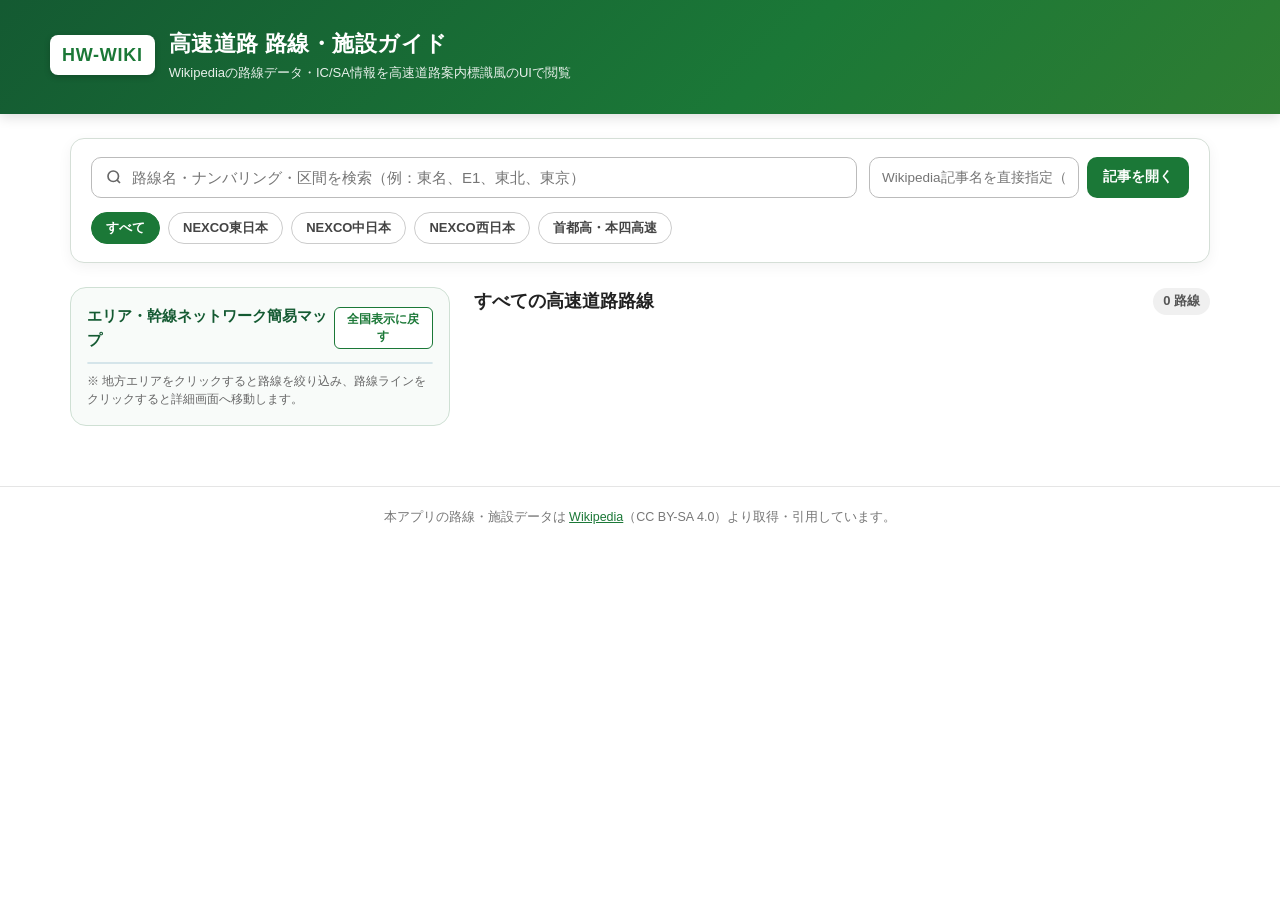
==== index.html @ cc66501d "Rename highway-wiki-app_index.html to index.html" ====
<!DOCTYPE html>
<html lang="ja">
<head>
  <meta charset="UTF-8" />
  <meta name="viewport" content="width=device-width, initial-scale=1.0" />
  <title>高速道路Wikipediaガイド - 路線を選ぶ</title>
  <link rel="stylesheet" href="css/common.css" />
  <link rel="stylesheet" href="css/badges.css" />
  <link rel="stylesheet" href="css/pages.css" />
</head>
<body data-page="index">
  <header class="top-header">
    <div class="top-header-inner">
      <div class="top-brand">
        <div class="top-brand-sign">HW-WIKI</div>
        <div>
          <h1>高速道路 路線・施設ガイド</h1>
          <p>Wikipediaの路線データ・IC/SA情報を高速道路案内標識風のUIで閲覧</p>
        </div>
      </div>
    </div>
  </header>

  <main class="top-container">
    <!-- 検索・カスタムWikipedia呼び出しパネル -->
    <section class="search-panel" aria-label="路線検索">
      <div class="search-row">
        <div class="search-input-wrap">
          <svg viewBox="0 0 24 24" fill="none" stroke="currentColor" stroke-width="2.2">
            <circle cx="11" cy="11" r="7"></circle>
            <line x1="20" y1="20" x2="16.2" y2="16.2"></line>
          </svg>
          <input
            type="text"
            id="routeSearchInput"
            class="search-input"
            placeholder="路線名・ナンバリング・区間を検索（例：東名、E1、東北、東京）"
          />
        </div>

        <form id="directWikiForm" class="direct-wiki-form">
          <input
            type="text"
            id="directWikiInput"
            class="direct-wiki-input"
            placeholder="Wikipedia記事名を直接指定（例：新湘南バイパス）"
          />
          <button type="submit" class="direct-wiki-btn">記事を開く</button>
        </form>
      </div>

      <div class="filter-pills" id="operatorFilters">
        <button type="button" class="filter-pill active" data-operator="all">すべて</button>
        <button type="button" class="filter-pill" data-operator="NEXCO東日本">NEXCO東日本</button>
        <button type="button" class="filter-pill" data-operator="NEXCO中日本">NEXCO中日本</button>
        <button type="button" class="filter-pill" data-operator="NEXCO西日本">NEXCO西日本</button>
        <button type="button" class="filter-pill" data-operator="urban">首都高・本四高速</button>
      </div>
    </section>

    <!-- 簡易マップ ＋ 路線カード一覧 -->
    <div class="top-main-grid">
      <!-- 左：日本列島・高速道路ネットワーク簡易マップ -->
      <aside class="map-card">
        <div class="map-card-header">
          <span class="map-card-title">エリア・幹線ネットワーク簡易マップ</span>
          <button type="button" id="resetRegionBtn" class="map-reset-btn">全国表示に戻す</button>
        </div>
        <div class="japan-map-wrap" id="japanMapWrap">
          <!-- renderer.js によりインタラクティブSVGマップを描画 -->
        </div>
        <p style="font-size: 11.5px; color: #666; margin-top: 8px;">
          ※ 地方エリアをクリックすると路線を絞り込み、路線ラインをクリックすると詳細画面へ移動します。
        </p>
      </aside>

      <!-- 右：路線カード一覧 -->
      <section>
        <div class="routes-section-header">
          <h2 class="routes-section-title" id="routesListHeading">すべての高速道路路線</h2>
          <span class="routes-count-badge" id="routesCountBadge">0 路線</span>
        </div>
        <div class="routes-grid" id="routesGrid">
          <!-- app.js により路線カードを生成 -->
        </div>
      </section>
    </div>
  </main>

  <footer style="text-align: center; padding: 20px; font-size: 12.5px; color: #777; border-top: 1px solid #e5e5e5;">
    本アプリの路線・施設データは <a href="https://ja.wikipedia.org/" target="_blank" rel="noopener noreferrer" style="text-decoration: underline; color: #1b7837;">Wikipedia</a>（CC BY-SA 4.0）より取得・引用しています。
  </footer>

  <script src="js/api.js"></script>
  <script src="js/parser.js"></script>
  <script src="js/renderer.js"></script>
  <script src="js/app.js"></script>
</body>
</html>
---- css/common.css ----
/* =========================================================
   common.css : 共通レイアウト・カラー・サイドバー・スクロールバー
   ========================================================= */
:root {
  --hw-green: #1b7837;
  --hw-green-dark: #145a32;
  --hw-green-active: #3b7a3c;
  --hw-green-light: #e8f5e9;
  --hw-blue: #0068b7;
  --hw-purple: #8e24aa;
  --hw-purple-text: #7b1fa2;
  --hw-red: #d32f2f;
  --hw-asphalt: #a6a6a6;
  --bg-page: #ffffff;
  --bg-sidebar: #fafafa;
  --border-dark: #333333;
  --border-light: #dcdcdc;
  --text-main: #222222;
  --text-sub: #555555;
  --text-muted: #777777;
  --sidebar-width: 260px;
}

* {
  box-sizing: border-box;
  margin: 0;
  padding: 0;
}

html, body {
  height: 100%;
  font-family: "Hiragino Kaku Gothic ProN", "Hiragino Sans", "Noto Sans JP", "Yu Gothic", Meiryo, sans-serif;
  color: var(--text-main);
  background-color: var(--bg-page);
  line-height: 1.6;
  -webkit-font-smoothing: antialiased;
}

a {
  color: inherit;
  text-decoration: none;
}

/* 2カラムレイアウト（路線画面・施設画面共通） */
.app-layout {
  display: flex;
  min-height: 100vh;
  width: 100%;
}

/* 左サイドバー */
.sidebar {
  width: var(--sidebar-width);
  min-width: var(--sidebar-width);
  background-color: var(--bg-page);
  border-right: 1px solid #cccccc;
  box-shadow: 2px 0 8px rgba(0, 0, 0, 0.04);
  display: flex;
  flex-direction: column;
  justify-content: space-between;
  padding: 24px 18px 20px;
  position: sticky;
  top: 0;
  height: 100vh;
  z-index: 10;
}

.sidebar-top {
  display: flex;
  flex-direction: column;
  gap: 20px;
}

/* 前のページに戻るボタン */
.back-btn {
  display: inline-flex;
  align-items: center;
  gap: 10px;
  font-size: 14px;
  font-weight: 700;
  color: var(--text-main);
  padding: 6px 8px;
  border-radius: 8px;
  transition: background-color 0.15s;
  cursor: pointer;
  background: none;
  border: none;
  text-align: left;
}

.back-btn:hover {
  background-color: #f0f0f0;
}

.back-btn-circle {
  width: 26px;
  height: 26px;
  border-radius: 50%;
  border: 1.8px solid var(--text-main);
  display: inline-flex;
  align-items: center;
  justify-content: center;
  flex-shrink: 0;
}

/* 路線・施設タイトルプレート（白い角丸シャドウカード） */
.title-plate {
  background: #ffffff;
  border-radius: 12px;
  padding: 12px 14px;
  box-shadow: 0 3px 12px rgba(0, 0, 0, 0.14);
  display: flex;
  align-items: center;
  gap: 10px;
}

.route-num-badge {
  background-color: var(--hw-green);
  color: #ffffff;
  font-weight: 800;
  font-size: 14px;
  padding: 3px 8px;
  border-radius: 5px;
  letter-spacing: 0.03em;
  flex-shrink: 0;
  display: inline-flex;
  align-items: center;
  justify-content: center;
  min-width: 34px;
}

.route-num-badge.urban {
  background-color: var(--hw-blue);
}

.title-plate-name {
  font-size: 16px;
  font-weight: 800;
  line-height: 1.3;
  color: var(--text-main);
  word-break: break-word;
}

/* 左サイドバーメニュー */
.sidebar-nav {
  display: flex;
  flex-direction: column;
  gap: 6px;
}

.nav-item {
  display: flex;
  align-items: center;
  padding: 8px 16px;
  border-radius: 999px;
  font-size: 15px;
  font-weight: 700;
  color: #444444;
  cursor: pointer;
  border: none;
  background: transparent;
  text-align: left;
  transition: all 0.15s ease;
}

.nav-item::before {
  content: "・";
  margin-right: 4px;
  font-weight: 900;
}

.nav-item:hover:not(.active) {
  background-color: #f2f2f2;
}

.nav-item.active {
  background-color: var(--hw-green-active);
  color: #ffffff;
  box-shadow: 0 2px 6px rgba(59, 122, 60, 0.25);
}

/* 施設表示設定（オリジナル / 原文 切り替え） */
.display-mode-box {
  margin-top: 8px;
  padding-top: 12px;
  border-top: 1px solid #eeeeee;
}

.display-mode-label {
  font-size: 12px;
  font-weight: 700;
  color: var(--text-sub);
  margin-bottom: 8px;
  padding-left: 4px;
}

.display-mode-buttons {
  display: grid;
  grid-template-columns: 1fr 1fr;
  gap: 8px;
}

.mode-btn {
  padding: 7px 6px;
  border-radius: 8px;
  font-size: 13px;
  font-weight: 700;
  cursor: pointer;
  border: 1.5px solid #888888;
  background-color: #ffffff;
  color: var(--text-main);
  transition: all 0.15s;
}

.mode-btn.active {
  background-color: var(--hw-green-active);
  border-color: var(--hw-green-active);
  color: #ffffff;
}

/* 左下Wikipedia引用クレジット */
.sidebar-footer {
  font-size: 12.5px;
  color: var(--text-muted);
  line-height: 1.5;
  padding-left: 4px;
}

.sidebar-footer a {
  display: inline-block;
  margin-top: 4px;
  color: var(--hw-green);
  text-decoration: underline;
  font-size: 12px;
}

/* 右側メインコンテンツエリア */
.main-content {
  flex: 1;
  padding: 22px 32px 48px;
  overflow-y: auto;
  height: 100vh;
  background-color: #ffffff;
}

/* カスタムスクロールバー（右端の案内バー風） */
.main-content::-webkit-scrollbar {
  width: 14px;
}

.main-content::-webkit-scrollbar-track {
  background: #f5f5f5;
  border-left: 1px solid #e0e0e0;
}

.main-content::-webkit-scrollbar-thumb {
  background-color: #9e9e9e;
  border-radius: 7px;
  border: 3px solid #f5f5f5;
}

.main-content::-webkit-scrollbar-thumb:hover {
  background-color: #757575;
}

/* ローディング・エラー表示 */
.loading-box {
  display: flex;
  flex-direction: column;
  align-items: center;
  justify-content: center;
  padding: 60px 20px;
  color: var(--text-sub);
  gap: 14px;
}

.spinner {
  width: 36px;
  height: 36px;
  border: 4px solid #e0e0e0;
  border-top-color: var(--hw-green);
  border-radius: 50%;
  animation: spin 0.8s linear infinite;
}

@keyframes spin {
  to { transform: rotate(360deg); }
}

.notice-banner {
  background-color: #f4f8f5;
  border: 1px solid #c8e6c9;
  border-radius: 10px;
  padding: 10px 14px;
  font-size: 13px;
  color: #2e5932;
  margin-bottom: 16px;
  display: flex;
  align-items: center;
  justify-content: space-between;
  gap: 10px;
}

/* レスポンシブ（スマホ・タブレット） */
@media (max-width: 820px) {
  .app-layout {
    flex-direction: column;
  }
  .sidebar {
    width: 100%;
    min-width: 100%;
    height: auto;
    position: static;
    border-right: none;
    border-bottom: 1px solid #cccccc;
    padding: 14px 16px;
    gap: 12px;
  }
  .sidebar-nav {
    flex-direction: row;
    flex-wrap: wrap;
    gap: 6px;
  }
  .sidebar-footer {
    display: none;
  }
  .main-content {
    height: auto;
    padding: 16px;
  }
}
---- css/badges.css ----
/* =========================================================
   badges.css : 施設バッジ・車線描画・速度標識・ピクトグラム・国道/県道標識
   ========================================================= */

/* 施設種別バッジ（IC / JCT / PA / SA / SIC 等） */
.facility-badges {
  display: inline-flex;
  align-items: center;
  gap: 4px;
  flex-wrap: wrap;
}

.f-badge {
  display: inline-flex;
  align-items: center;
  justify-content: center;
  min-width: 38px;
  height: 24px;
  padding: 0 7px;
  border-radius: 5px;
  font-size: 12px;
  font-weight: 800;
  letter-spacing: 0.02em;
  line-height: 1;
}

/* IC：緑背景・白文字 */
.f-badge.ic {
  background-color: #238636;
  color: #ffffff;
  border: 1.5px solid #238636;
}

/* JCT：白背景・緑枠・緑文字 */
.f-badge.jct {
  background-color: #ffffff;
  color: #238636;
  border: 1.8px solid #238636;
}

/* SA / PA：濃緑背景・白文字 */
.f-badge.sa,
.f-badge.pa {
  background-color: #145a32;
  color: #ffffff;
  border: 1.5px solid #145a32;
}

/* SIC（スマートIC）：紫背景・白文字 */
.f-badge.sic {
  background-color: #8e24aa;
  color: #ffffff;
  border: 1.5px solid #8e24aa;
}

/* その他（TB料金所・TNトンネル・BSバスストップ） */
.f-badge.tb {
  background-color: #455a64;
  color: #ffffff;
  border: 1.5px solid #455a64;
}

.f-badge.tn {
  background-color: #5d4037;
  color: #ffffff;
  border: 1.5px solid #5d4037;
}

.f-badge.other {
  background-color: #eceff1;
  color: #37474f;
  border: 1.5px solid #90a4ae;
}

/* =========================================================
   路線状況：車線数のオリジナル描画
   ========================================================= */
.lanes-visual-group {
  display: flex;
  align-items: flex-start;
  justify-content: center;
  gap: 12px;
}

.lane-direction-block {
  display: flex;
  flex-direction: column;
  align-items: center;
  gap: 4px;
}

.lane-road-box {
  display: flex;
  align-items: stretch;
  height: 30px;
  background-color: var(--hw-asphalt);
  border-radius: 5px;
  overflow: hidden;
  padding: 0 2px;
}

.lane-strip {
  width: 15px;
  height: 100%;
  border-right: 2px dashed #ffffff;
}

.lane-strip:last-child {
  border-right: none;
}

.lane-count-num {
  font-size: 14px;
  font-weight: 800;
  color: var(--text-main);
  line-height: 1;
}

/* =========================================================
   路線状況：最高速度の道路標識描画
   ========================================================= */
.speed-signs-group {
  display: flex;
  align-items: center;
  gap: 10px;
  flex-wrap: wrap;
}

.speed-sign-item {
  display: inline-flex;
  align-items: center;
  gap: 4px;
}

.speed-sign-label {
  font-size: 11px;
  font-weight: 800;
  line-height: 1.15;
  color: var(--text-main);
  text-align: center;
  max-width: 34px;
}

.speed-sign-circle {
  width: 32px;
  height: 32px;
  border-radius: 50%;
  border: 3px solid var(--hw-red);
  background-color: #ffffff;
  color: var(--text-main);
  font-size: 13px;
  font-weight: 900;
  display: inline-flex;
  align-items: center;
  justify-content: center;
  letter-spacing: -0.04em;
  box-shadow: 0 1px 2px rgba(0,0,0,0.1);
}

/* =========================================================
   SA / PA 画面：駐車台数・ピクトグラム・店舗アイコン
   ========================================================= */
.parking-row {
  display: flex;
  align-items: center;
  gap: 14px;
  flex-wrap: wrap;
  margin-bottom: 12px;
}

.parking-card {
  display: inline-flex;
  align-items: center;
  gap: 10px;
  border: 1.8px solid #444444;
  border-radius: 10px;
  padding: 6px 14px;
  background-color: #ffffff;
  font-size: 16px;
  font-weight: 800;
}

.parking-card svg {
  width: 26px;
  height: 26px;
  stroke: #222222;
  fill: none;
  stroke-width: 2;
}

.amenity-row {
  display: flex;
  align-items: center;
  gap: 10px;
  flex-wrap: wrap;
  margin-bottom: 20px;
}

.amenity-icon-box {
  width: 44px;
  height: 44px;
  border-radius: 10px;
  display: inline-flex;
  flex-direction: column;
  align-items: center;
  justify-content: center;
  border: 1.8px solid #444444;
  background-color: #ffffff;
  color: #222222;
  position: relative;
}

.amenity-icon-box.ev {
  background-color: #0288d1;
  border-color: #0277bd;
  color: #ffffff;
}

.amenity-icon-box.gs {
  background-color: #fbc02d;
  border-color: #f9a825;
  color: #222222;
}

.amenity-icon-box.info {
  background-color: #2e7d32;
  border-color: #1b5e20;
  color: #ffffff;
}

.amenity-icon-box svg {
  width: 24px;
  height: 24px;
}

/* 店舗カテゴリバッジ */
.shop-cat-badge {
  width: 26px;
  height: 26px;
  border-radius: 6px;
  display: inline-flex;
  align-items: center;
  justify-content: center;
  color: #ffffff;
  flex-shrink: 0;
}

.shop-cat-badge.takeout { background-color: #c0982b; }
.shop-cat-badge.foodcourt { background-color: #ef6c00; }
.shop-cat-badge.shopping { background-color: #1e88e5; }
.shop-cat-badge.cafe { background-color: #795548; }
.shop-cat-badge.restaurant { background-color: #d84315; }
.shop-cat-badge.convenience { background-color: #2e7d32; }
.shop-cat-badge.default { background-color: #546e7a; }

.shop-cat-badge svg {
  width: 16px;
  height: 16px;
}

.badge-24h {
  color: var(--hw-purple-text);
  font-weight: 800;
}

/* =========================================================
   IC / JCT 画面：国道おにぎり・県道ヘキサゴン標識
   ========================================================= */
.road-sign-onigiri {
  display: inline-flex;
  align-items: center;
  justify-content: center;
  width: 34px;
  height: 32px;
  position: relative;
  color: #ffffff;
  font-size: 11px;
  font-weight: 900;
  flex-shrink: 0;
}

.road-sign-onigiri svg {
  position: absolute;
  inset: 0;
  width: 100%;
  height: 100%;
}

.road-sign-onigiri span {
  position: relative;
  z-index: 1;
  margin-top: 2px;
}

.road-sign-hexa {
  display: inline-flex;
  align-items: center;
  justify-content: center;
  width: 34px;
  height: 32px;
  position: relative;
  color: #ffffff;
  font-size: 11px;
  font-weight: 900;
  flex-shrink: 0;
}

.road-sign-hexa svg {
  position: absolute;
  inset: 0;
  width: 100%;
  height: 100%;
}

.road-sign-hexa span {
  position: relative;
  z-index: 1;
}
---- css/pages.css ----
/* =========================================================
   pages.css : トップ画面（マップ・検索・一覧）/ 路線画面 / 施設画面
   ========================================================= */

/* ---------------------------------------------------------
   1. トップ画面 (index.html)
   --------------------------------------------------------- */
.top-header {
  background: linear-gradient(135deg, #145a32 0%, #1b7837 60%, #2e7d32 100%);
  color: #ffffff;
  padding: 26px 24px 30px;
  box-shadow: 0 3px 12px rgba(0, 0, 0, 0.14);
}

.top-header-inner {
  max-width: 1180px;
  margin: 0 auto;
  display: flex;
  flex-wrap: wrap;
  align-items: center;
  justify-content: space-between;
  gap: 16px;
}

.top-brand {
  display: flex;
  align-items: center;
  gap: 14px;
}

.top-brand-sign {
  background-color: #ffffff;
  color: var(--hw-green);
  font-weight: 900;
  font-size: 18px;
  padding: 6px 12px;
  border-radius: 8px;
  box-shadow: 0 2px 6px rgba(0,0,0,0.2);
  letter-spacing: 0.04em;
}

.top-brand h1 {
  font-size: 22px;
  font-weight: 800;
  letter-spacing: 0.02em;
}

.top-brand p {
  font-size: 13px;
  opacity: 0.9;
  margin-top: 2px;
}

.top-container {
  max-width: 1180px;
  margin: 0 auto;
  padding: 24px 20px 60px;
}

/* 検索・カスタムWikipedia呼び出しバー */
.search-panel {
  background: #ffffff;
  border: 1.5px solid #d5dfd7;
  border-radius: 14px;
  padding: 18px 20px;
  box-shadow: 0 4px 14px rgba(0, 0, 0, 0.05);
  margin-bottom: 24px;
}

.search-row {
  display: flex;
  gap: 12px;
  flex-wrap: wrap;
}

.search-input-wrap {
  flex: 1;
  min-width: 240px;
  position: relative;
  display: flex;
  align-items: center;
}

.search-input-wrap svg {
  position: absolute;
  left: 14px;
  width: 18px;
  height: 18px;
  color: #666666;
}

.search-input {
  width: 100%;
  padding: 11px 14px 11px 40px;
  border: 1.8px solid #bbbbbb;
  border-radius: 10px;
  font-size: 15px;
  font-family: inherit;
  transition: border-color 0.15s;
}

.search-input:focus {
  outline: none;
  border-color: var(--hw-green);
}

.direct-wiki-form {
  display: flex;
  gap: 8px;
  flex-wrap: wrap;
}

.direct-wiki-input {
  padding: 10px 12px;
  border: 1.5px solid #bbbbbb;
  border-radius: 10px;
  font-size: 13.5px;
  min-width: 210px;
}

.direct-wiki-btn {
  background-color: var(--hw-green);
  color: #ffffff;
  border: none;
  border-radius: 10px;
  padding: 10px 16px;
  font-size: 13.5px;
  font-weight: 700;
  cursor: pointer;
  transition: background-color 0.15s;
}

.direct-wiki-btn:hover {
  background-color: var(--hw-green-dark);
}

/* エリア・管轄フィルタピル */
.filter-pills {
  display: flex;
  gap: 8px;
  flex-wrap: wrap;
  margin-top: 14px;
}

.filter-pill {
  padding: 6px 14px;
  border-radius: 999px;
  border: 1.5px solid #cccccc;
  background: #ffffff;
  font-size: 13px;
  font-weight: 700;
  color: #444444;
  cursor: pointer;
  transition: all 0.15s;
}

.filter-pill:hover {
  border-color: var(--hw-green);
  color: var(--hw-green);
}

.filter-pill.active {
  background-color: var(--hw-green);
  border-color: var(--hw-green);
  color: #ffffff;
}

/* 簡易マップ ＋ 路線カード一覧の2カラムグリッド */
.top-main-grid {
  display: grid;
  grid-template-columns: 380px 1fr;
  gap: 24px;
  align-items: start;
}

@media (max-width: 960px) {
  .top-main-grid {
    grid-template-columns: 1fr;
  }
}

/* 簡易マップカード */
.map-card {
  background: #f8fbf9;
  border: 1.5px solid #cfe0d4;
  border-radius: 16px;
  padding: 16px;
  position: sticky;
  top: 16px;
}

.map-card-header {
  display: flex;
  align-items: center;
  justify-content: space-between;
  margin-bottom: 10px;
}

.map-card-title {
  font-size: 15px;
  font-weight: 800;
  color: var(--hw-green-dark);
}

.map-reset-btn {
  font-size: 12px;
  font-weight: 700;
  color: var(--hw-green);
  background: #ffffff;
  border: 1px solid var(--hw-green);
  border-radius: 6px;
  padding: 3px 8px;
  cursor: pointer;
}

.japan-map-wrap {
  position: relative;
  width: 100%;
  background: #eef6f8;
  border-radius: 12px;
  overflow: hidden;
  border: 1px solid #d5e5ea;
}

.japan-map-svg {
  width: 100%;
  height: auto;
  display: block;
}

.map-region-shape {
  fill: #ffffff;
  stroke: #b0c4be;
  stroke-width: 1.5;
  cursor: pointer;
  transition: fill 0.15s;
}

.map-region-shape:hover,
.map-region-shape.active {
  fill: #d8f3dc;
  stroke: #1b7837;
  stroke-width: 2;
}

.map-route-line {
  fill: none;
  stroke-width: 3.5;
  stroke-linecap: round;
  stroke-linejoin: round;
  cursor: pointer;
  opacity: 0.78;
  transition: all 0.15s;
}

.map-route-line:hover,
.map-route-line.highlighted {
  stroke-width: 6;
  opacity: 1;
}

.map-tooltip {
  position: absolute;
  bottom: 10px;
  left: 10px;
  right: 10px;
  background: rgba(20, 90, 50, 0.94);
  color: #ffffff;
  padding: 8px 12px;
  border-radius: 8px;
  font-size: 12.5px;
  font-weight: 700;
  pointer-events: none;
  display: flex;
  align-items: center;
  justify-content: space-between;
}

/* 路線カード一覧 */
.routes-section-header {
  display: flex;
  align-items: center;
  justify-content: space-between;
  margin-bottom: 14px;
}

.routes-section-title {
  font-size: 18px;
  font-weight: 800;
}

.routes-count-badge {
  font-size: 13px;
  font-weight: 700;
  color: var(--text-sub);
  background: #f0f0f0;
  padding: 3px 10px;
  border-radius: 999px;
}

.routes-grid {
  display: grid;
  grid-template-columns: repeat(auto-fill, minmax(280px, 1fr));
  gap: 14px;
}

.route-card {
  background: #ffffff;
  border: 1.8px solid #333333;
  border-radius: 14px;
  padding: 14px 16px;
  display: flex;
  flex-direction: column;
  gap: 10px;
  transition: transform 0.12s, box-shadow 0.12s, border-color 0.12s;
  cursor: pointer;
}

.route-card:hover {
  transform: translateY(-2px);
  box-shadow: 0 6px 16px rgba(27, 120, 55, 0.16);
  border-color: var(--hw-green);
}

.route-card-top {
  display: flex;
  align-items: center;
  gap: 10px;
}

.route-card-name {
  font-size: 17px;
  font-weight: 800;
  color: var(--text-main);
}

.route-card-meta {
  display: flex;
  flex-direction: column;
  gap: 4px;
  font-size: 12.5px;
  color: var(--text-sub);
  padding-top: 6px;
  border-top: 1px dashed #dddddd;
}

.route-card-tags {
  display: flex;
  align-items: center;
  justify-content: space-between;
  margin-top: 2px;
}

.operator-tag {
  font-size: 11px;
  font-weight: 700;
  background: #e8f5e9;
  color: #1b5e20;
  padding: 2px 8px;
  border-radius: 4px;
}

.length-tag {
  font-size: 12px;
  font-weight: 800;
  color: var(--text-main);
}

/* ---------------------------------------------------------
   2. 路線詳細画面 (route.html)
   --------------------------------------------------------- */
/* 「インターチェンジなど」表ヘッダー＆行カード（画像1準拠） */
.ic-table-header {
  display: grid;
  grid-template-columns: 76px 190px 140px 110px 1fr;
  align-items: center;
  border: 1.8px solid #333333;
  border-radius: 14px;
  padding: 9px 14px;
  font-size: 14px;
  font-weight: 800;
  background: #ffffff;
  margin-bottom: 12px;
}

.ic-table-header > div {
  padding: 0 8px;
  border-right: 1.5px solid #888888;
}

.ic-table-header > div:last-child {
  border-right: none;
}

.ic-list-container {
  display: flex;
  flex-direction: column;
  gap: 8px;
}

.ic-row-card {
  display: grid;
  grid-template-columns: 76px 190px 140px 110px 1fr;
  align-items: center;
  border: 1.8px solid #333333;
  border-radius: 12px;
  padding: 8px 14px;
  background: #ffffff;
  transition: background-color 0.12s, transform 0.1s, box-shadow 0.12s;
  cursor: pointer;
}

.ic-row-card:hover {
  background-color: #f3faf5;
  border-color: var(--hw-green);
  box-shadow: 0 2px 8px rgba(27, 120, 55, 0.12);
}

.ic-col-num {
  font-size: 17px;
  font-weight: 800;
  padding-left: 6px;
}

.ic-col-name {
  display: flex;
  align-items: center;
  gap: 8px;
  font-size: 16px;
  font-weight: 800;
}

.ic-col-km {
  font-size: 14.5px;
  font-weight: 700;
  color: #333333;
}

.ic-col-note {
  font-size: 12px;
  font-weight: 700;
  color: #555555;
}

.ic-col-connect {
  font-size: 12.5px;
  font-weight: 700;
  color: #222222;
  line-height: 1.35;
}

@media (max-width: 960px) {
  .ic-table-header {
    display: none;
  }
  .ic-row-card {
    grid-template-columns: 56px 1fr auto;
    grid-template-rows: auto auto;
    gap: 4px 8px;
  }
  .ic-col-note, .ic-col-connect {
    grid-column: 2 / 4;
    font-size: 12px;
  }
}

/* 「路線状況」タブ（画像2準拠） */
.section-main-title {
  font-size: 24px;
  font-weight: 900;
  margin-bottom: 18px;
  letter-spacing: 0.02em;
}

.status-table-header {
  display: grid;
  grid-template-columns: 220px 210px 1fr;
  align-items: center;
  gap: 12px;
  margin-bottom: 14px;
  font-size: 14px;
  font-weight: 800;
}

.status-header-col {
  display: flex;
  align-items: center;
  gap: 8px;
}

.status-header-line {
  flex: 1;
  height: 1.5px;
  background-color: #888888;
}

.status-rows {
  display: flex;
  flex-direction: column;
  gap: 16px;
  margin-bottom: 36px;
}

.status-row {
  display: grid;
  grid-template-columns: 220px 210px 1fr;
  align-items: center;
  gap: 12px;
  padding: 6px 0;
}

.status-section-name {
  font-size: 15px;
  font-weight: 800;
}

@media (max-width: 820px) {
  .status-table-header {
    display: none;
  }
  .status-row {
    grid-template-columns: 1fr;
    border: 1px solid #dddddd;
    border-radius: 10px;
    padding: 12px;
  }
}

.wiki-prose-block {
  margin-top: 24px;
}

.wiki-prose-block h3 {
  font-size: 20px;
  font-weight: 900;
  margin-bottom: 10px;
  padding-bottom: 6px;
  border-bottom: 2px solid #e0e0e0;
}

.wiki-prose-block p {
  font-size: 14.5px;
  line-height: 1.8;
  color: #333333;
  margin-bottom: 12px;
}

/* 「概要」タブの基礎情報＆要約カード */
.overview-grid {
  display: grid;
  grid-template-columns: 1fr 320px;
  gap: 24px;
  align-items: start;
}

@media (max-width: 960px) {
  .overview-grid {
    grid-template-columns: 1fr;
  }
}

.infobox-card {
  border: 1.8px solid #333333;
  border-radius: 14px;
  overflow: hidden;
  background: #ffffff;
}

.infobox-card-header {
  background: var(--hw-green);
  color: #ffffff;
  font-weight: 800;
  font-size: 15px;
  padding: 10px 14px;
}

.infobox-table {
  width: 100%;
  border-collapse: collapse;
  font-size: 13px;
}

.infobox-table th,
.infobox-table td {
  padding: 8px 12px;
  border-bottom: 1px solid #e5e5e5;
  text-align: left;
  vertical-align: top;
}

.infobox-table th {
  width: 38%;
  background: #f7f9f8;
  font-weight: 700;
  color: #444444;
}

/* ---------------------------------------------------------
   3. 施設詳細画面 (facility.html : PA/SA & IC/JCT)
   --------------------------------------------------------- */
.direction-block {
  margin-bottom: 32px;
  padding-bottom: 24px;
  border-bottom: 1.5px solid #e5e5e5;
}

.direction-block:last-child {
  border-bottom: none;
}

.direction-title {
  font-size: 22px;
  font-weight: 900;
  margin-bottom: 14px;
}

.shop-category-list {
  display: flex;
  flex-direction: column;
  gap: 14px;
  margin-bottom: 18px;
}

.shop-category-item {
  display: flex;
  flex-direction: column;
  gap: 4px;
}

.shop-category-header {
  display: flex;
  align-items: center;
  gap: 10px;
  font-size: 16px;
  font-weight: 800;
}

.shop-sub-list {
  list-style: none;
  padding-left: 36px;
  display: flex;
  flex-direction: column;
  gap: 3px;
  font-size: 14px;
  color: #333333;
}

.shop-sub-list li::before {
  content: "・";
  font-weight: 700;
}

.other-facilities-box {
  margin-top: 12px;
}

.other-facilities-title {
  font-size: 15px;
  font-weight: 800;
  margin-bottom: 6px;
}

/* IC/JCT詳細固有カード */
.ic-detail-hero {
  border: 1.8px solid #333333;
  border-radius: 14px;
  padding: 18px 20px;
  margin-bottom: 20px;
  background: #ffffff;
  display: flex;
  flex-wrap: wrap;
  align-items: center;
  justify-content: space-between;
  gap: 14px;
}

.ic-hero-left {
  display: flex;
  align-items: center;
  gap: 12px;
}

.ic-hero-num {
  font-size: 24px;
  font-weight: 900;
  padding: 2px 10px;
  border: 2px solid #333333;
  border-radius: 8px;
}

.ic-hero-name {
  font-size: 24px;
  font-weight: 900;
}

.ic-hero-km {
  font-size: 15px;
  font-weight: 800;
  color: var(--text-sub);
  background: #f3f4f6;
  padding: 6px 12px;
  border-radius: 8px;
}

.adjacent-nav-bar {
  display: grid;
  grid-template-columns: 1fr 1fr;
  gap: 12px;
  margin-bottom: 22px;
}

.adj-btn {
  border: 1.5px solid #bbbbbb;
  border-radius: 10px;
  padding: 10px 14px;
  background: #fafafa;
  display: flex;
  align-items: center;
  justify-content: space-between;
  font-size: 13.5px;
  font-weight: 700;
  cursor: pointer;
  transition: all 0.15s;
}

.adj-btn:hover:not(:disabled) {
  border-color: var(--hw-green);
  background: #f1f8f3;
}

.adj-btn:disabled {
  opacity: 0.45;
  cursor: default;
}

.connected-roads-list {
  display: flex;
  flex-direction: column;
  gap: 10px;
  margin-bottom: 24px;
}

.connected-road-card {
  border: 1.5px solid #333333;
  border-radius: 10px;
  padding: 10px 14px;
  display: flex;
  align-items: center;
  gap: 12px;
  background: #ffffff;
  font-size: 15px;
  font-weight: 800;
}

/* 原文モードのスタイル */
.raw-wiki-container {
  background: #fafafa;
  border: 1px solid #dddddd;
  border-radius: 12px;
  padding: 20px 24px;
  font-size: 14.5px;
  line-height: 1.85;
}

.raw-wiki-container h2,
.raw-wiki-container h3,
.raw-wiki-container h4 {
  margin-top: 18px;
  margin-bottom: 8px;
  color: #111111;
  border-bottom: 1px solid #cccccc;
  padding-bottom: 4px;
}

.raw-wiki-container ul {
  padding-left: 22px;
  margin-bottom: 12px;
}

.raw-wiki-container table {
  border-collapse: collapse;
  width: 100%;
  margin: 12px 0;
  font-size: 13px;
  background: #ffffff;
}

.raw-wiki-container th,
.raw-wiki-container td {
  border: 1px solid #cccccc;
  padding: 6px 10px;
}
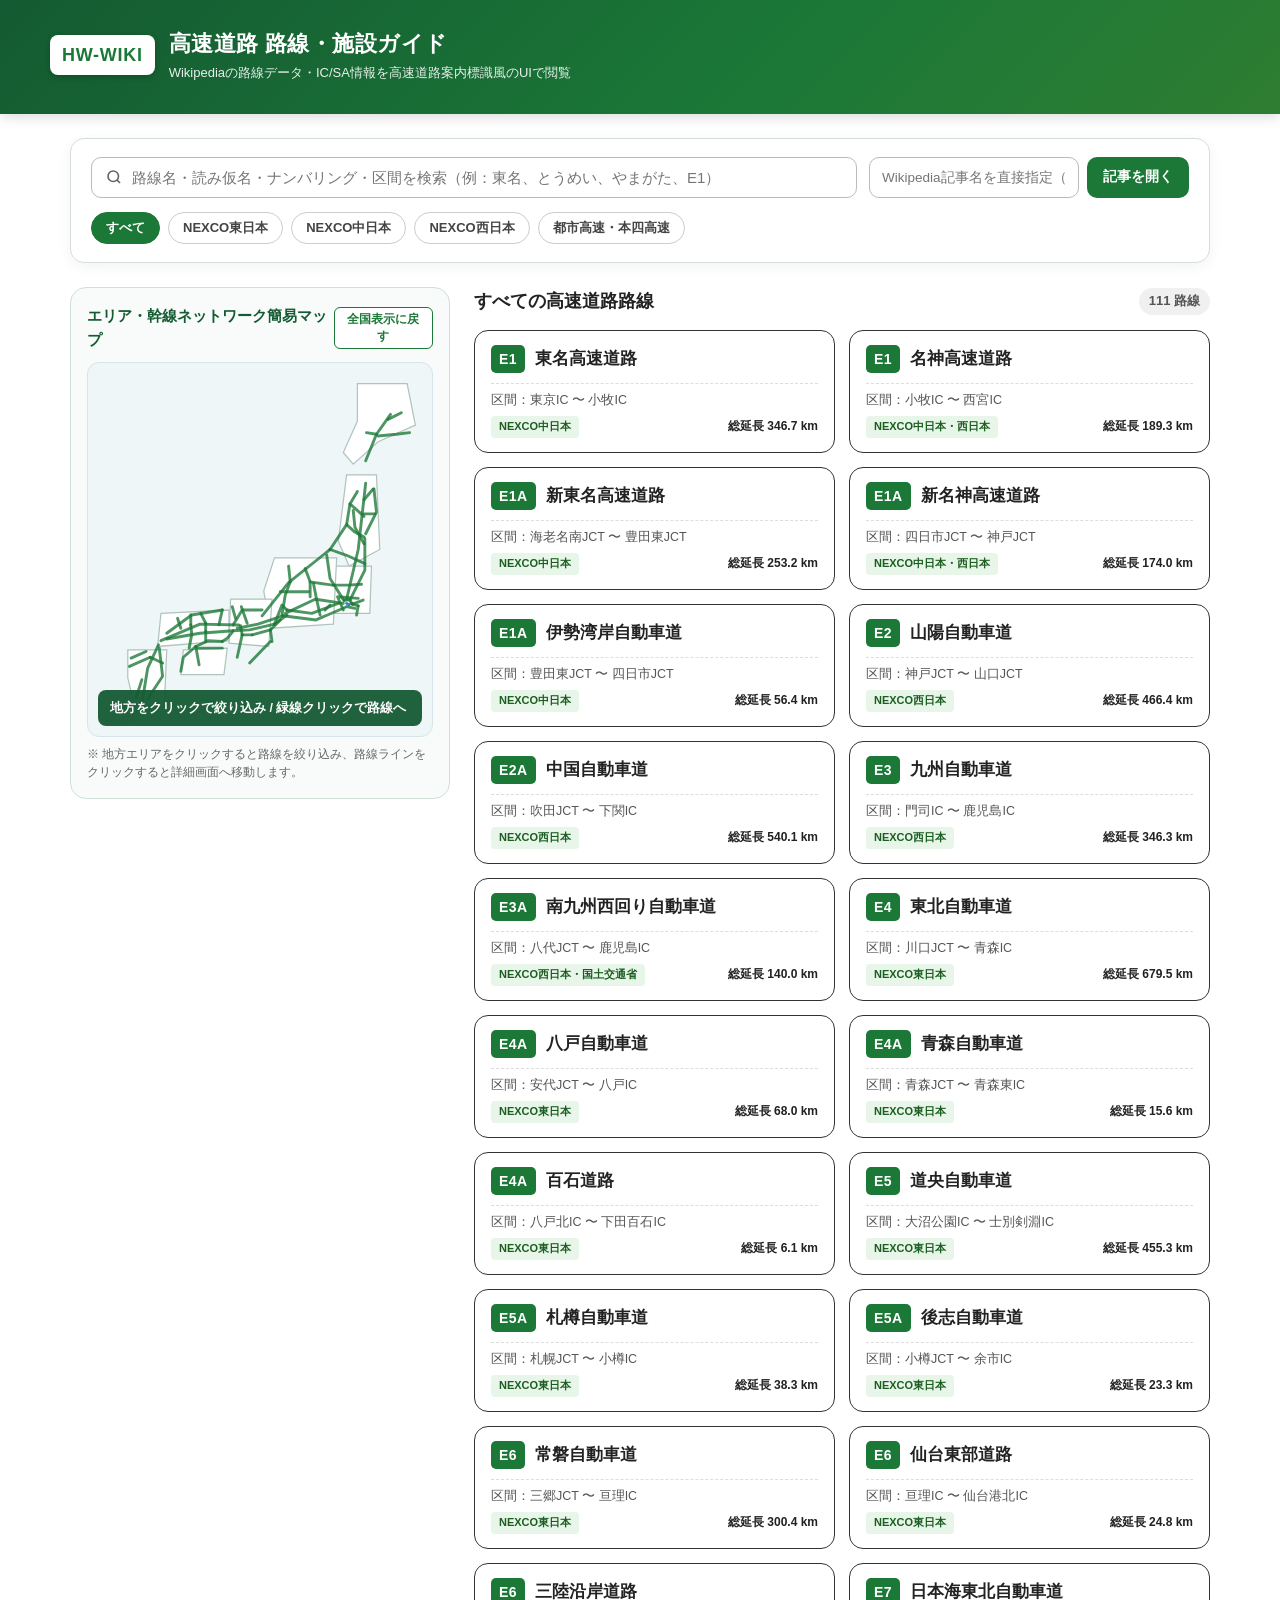
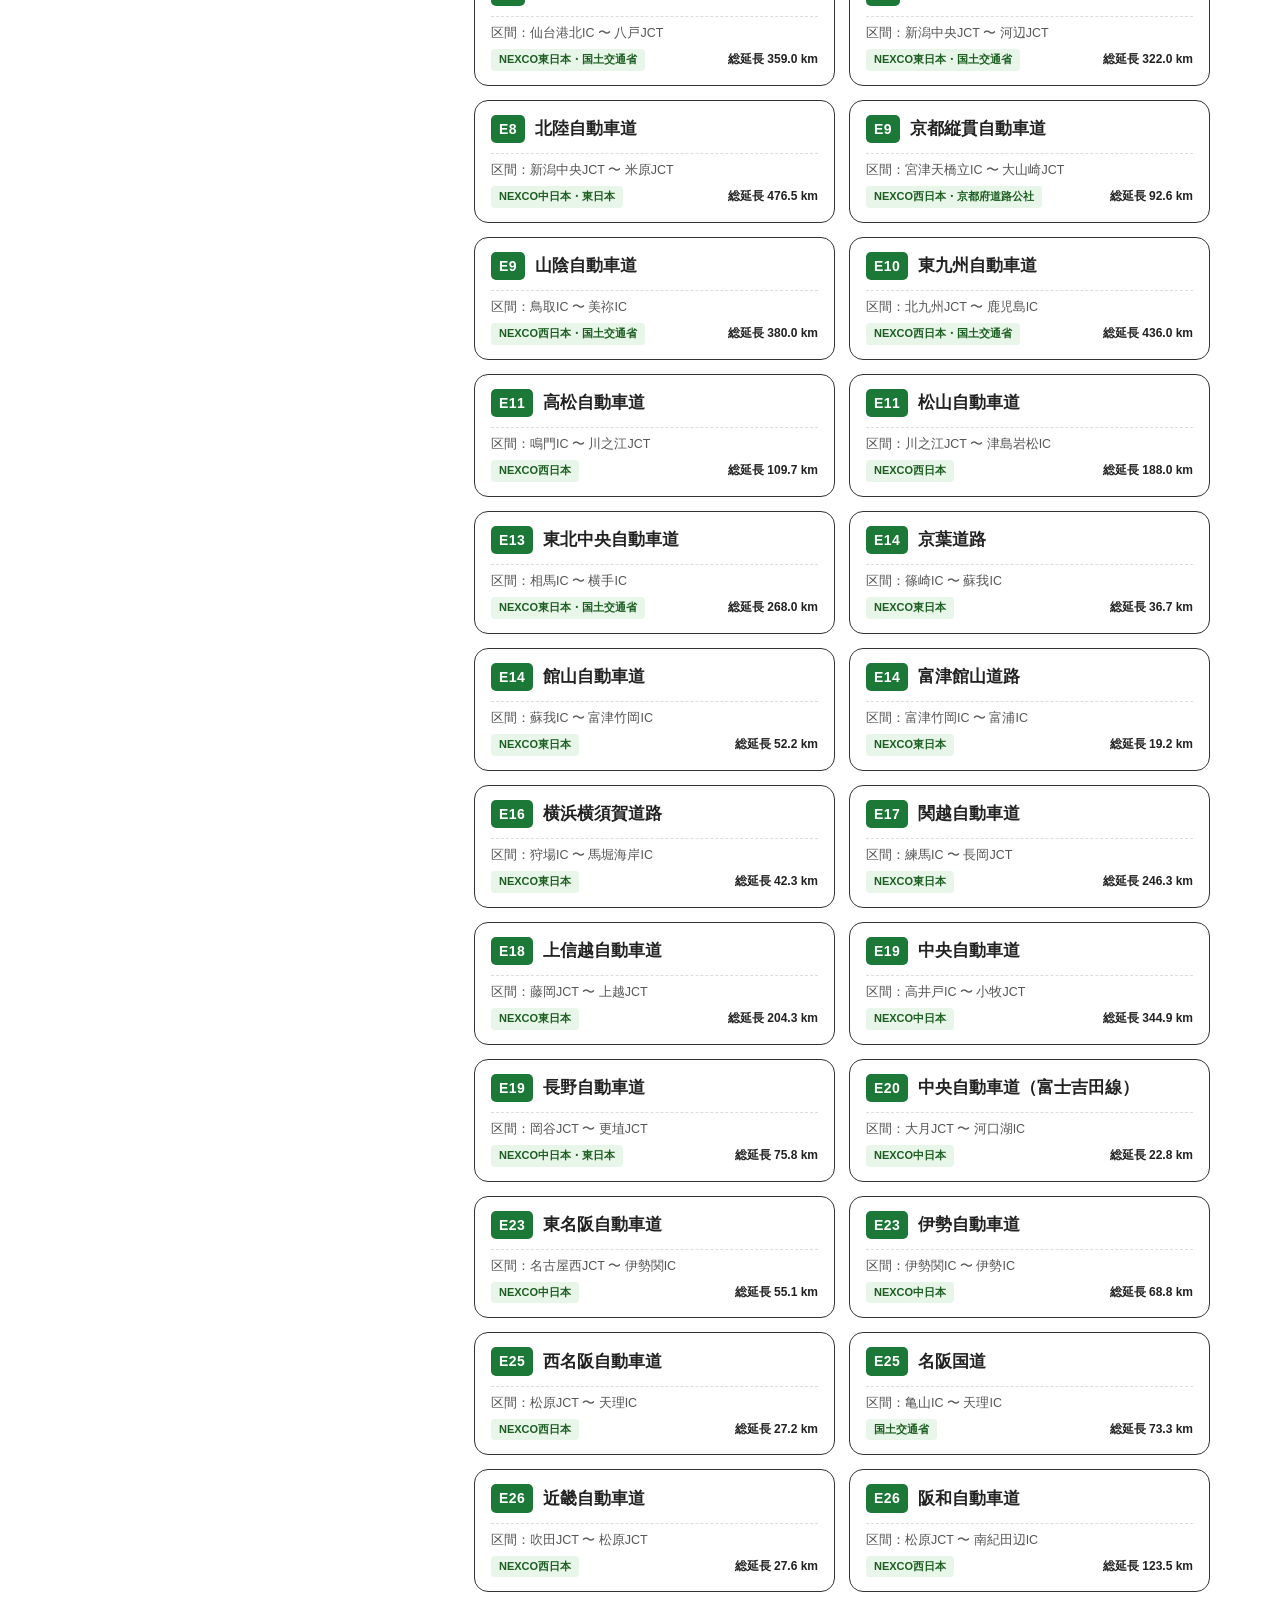
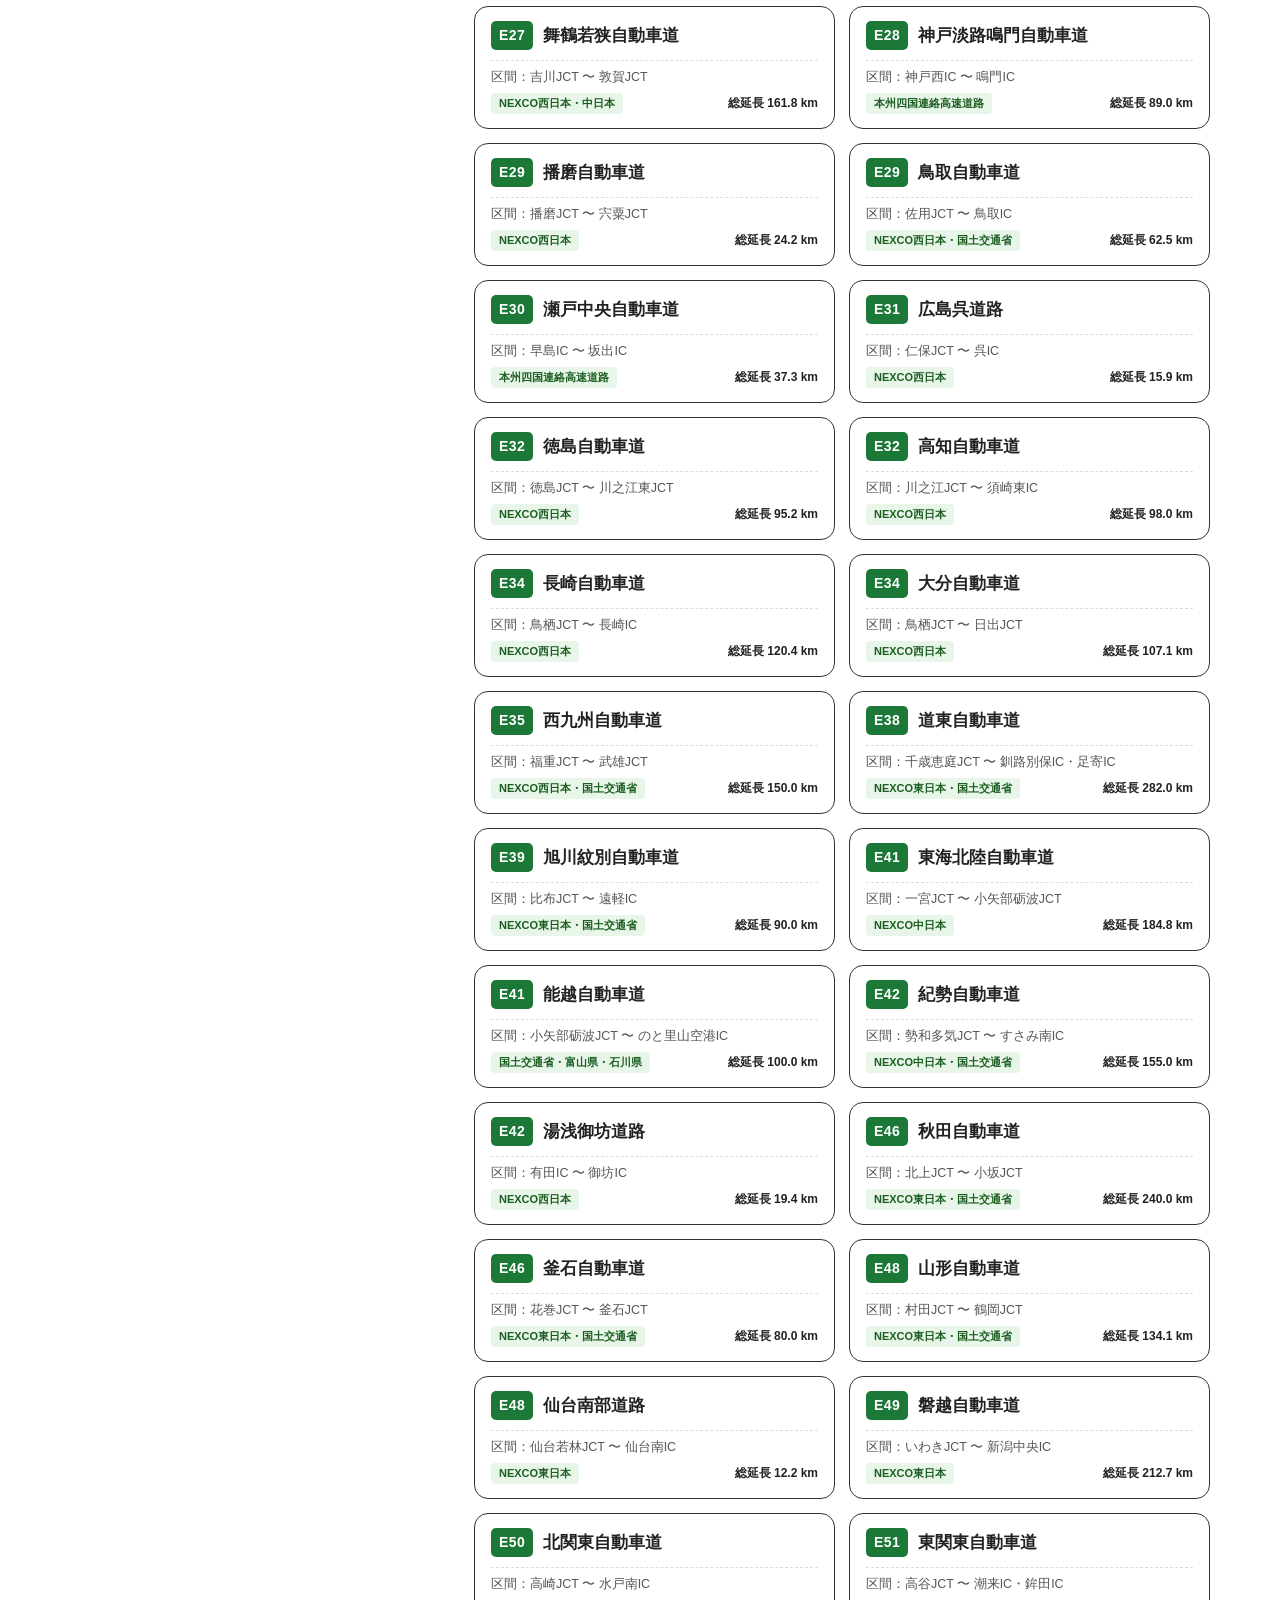
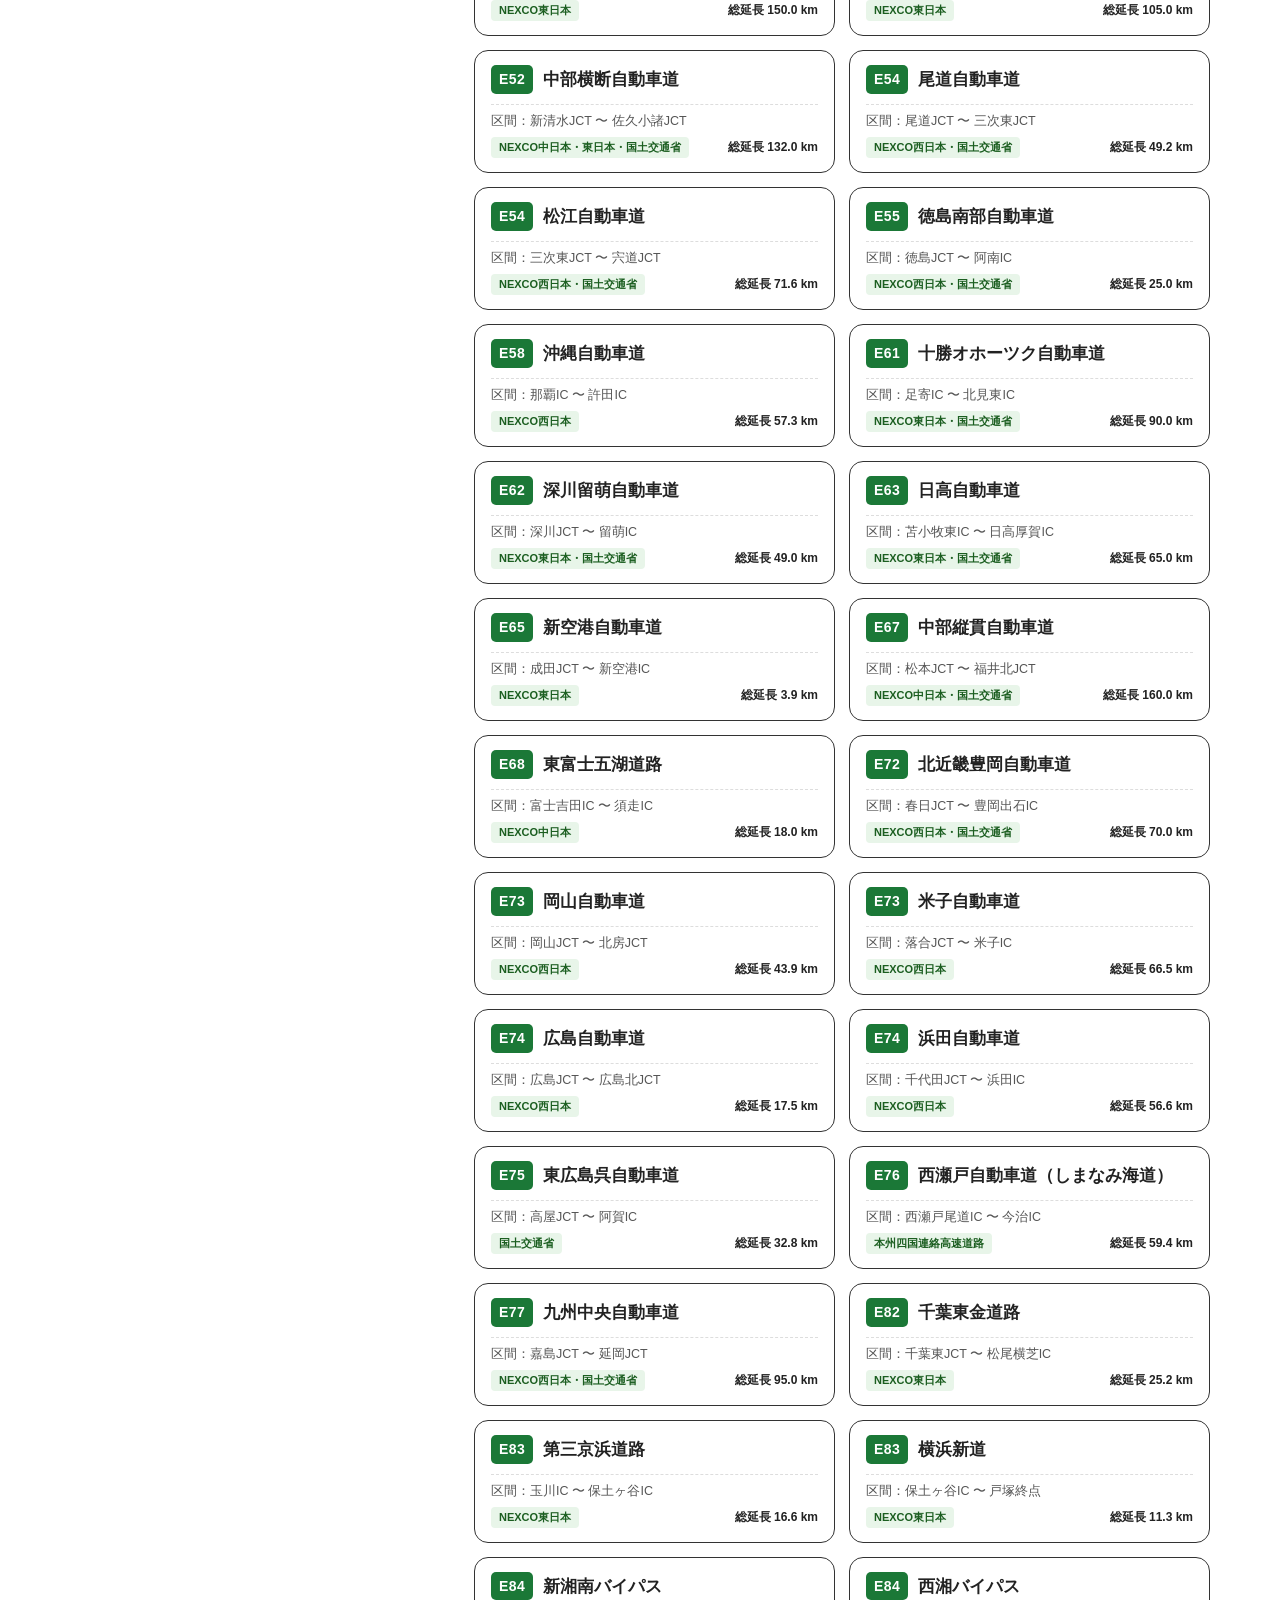
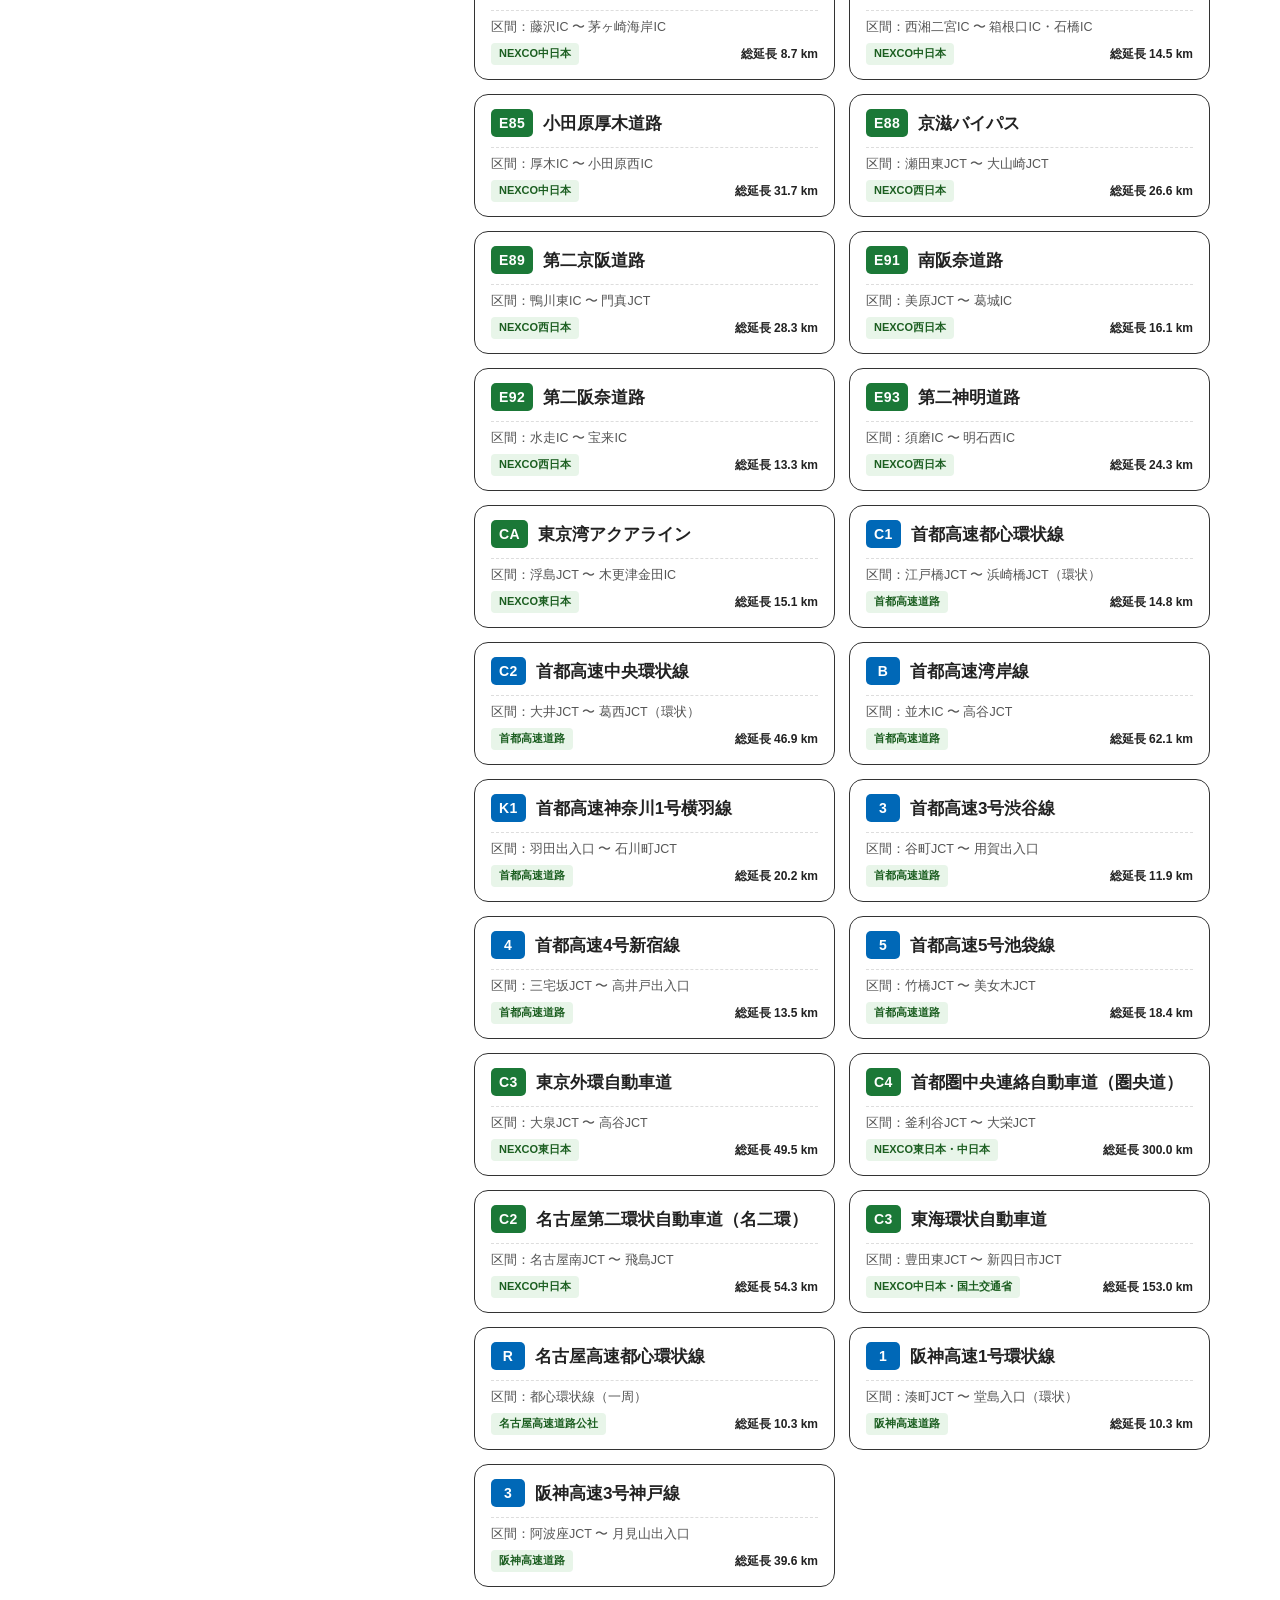
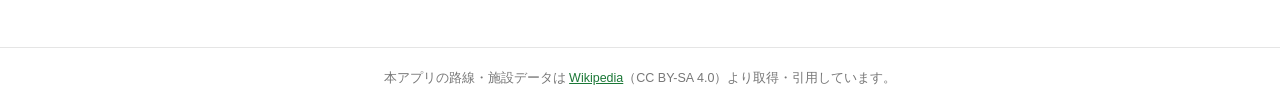
==== commit e4627cd4: "Update index.html" ====
--- a/index.html
+++ b/index.html
@@ -34,7 +34,7 @@
             type="text"
             id="routeSearchInput"
             class="search-input"
-            placeholder="路線名・ナンバリング・区間を検索（例：東名、E1、東北、東京）"
+            placeholder="路線名・読み仮名・ナンバリング・区間を検索（例：東名、とうめい、やまがた、E1）"
           />
         </div>
 
@@ -54,7 +54,7 @@
         <button type="button" class="filter-pill" data-operator="NEXCO東日本">NEXCO東日本</button>
         <button type="button" class="filter-pill" data-operator="NEXCO中日本">NEXCO中日本</button>
         <button type="button" class="filter-pill" data-operator="NEXCO西日本">NEXCO西日本</button>
-        <button type="button" class="filter-pill" data-operator="urban">首都高・本四高速</button>
+        <button type="button" class="filter-pill" data-operator="urban">都市高速・本四高速</button>
       </div>
     </section>
 
--- a/css/badges.css
+++ b/css/badges.css
@@ -2,11 +2,11 @@
    badges.css : 施設バッジ・車線描画・速度標識・ピクトグラム・国道/県道標識
    ========================================================= */
 
-/* 施設種別バッジ（IC / JCT / PA / SA / SIC 等） */
+/* 施設種別バッジ（IC / JCT / PA / SA / SIC / BS 等） */
 .facility-badges {
   display: inline-flex;
   align-items: center;
-  gap: 4px;
+  gap: 5px;
   flex-wrap: wrap;
 }
 
@@ -22,6 +22,17 @@
   font-weight: 800;
   letter-spacing: 0.02em;
   line-height: 1;
+  transition: transform 0.12s, box-shadow 0.12s, filter 0.12s;
+}
+
+.f-badge.clickable-badge {
+  cursor: pointer;
+}
+
+.f-badge.clickable-badge:hover {
+  transform: translateY(-1px) scale(1.06);
+  box-shadow: 0 2px 6px rgba(0, 0, 0, 0.25);
+  filter: brightness(1.06);
 }
 
 /* IC：緑背景・白文字 */
@@ -53,19 +64,28 @@
   border: 1.5px solid #8e24aa;
 }
 
-/* その他（TB料金所・TNトンネル・BSバスストップ） */
+/* BS（バス停留所・バスストップ）：青背景・白文字 */
+.f-badge.bs {
+  background-color: #0277bd;
+  color: #ffffff;
+  border: 1.5px solid #0277bd;
+}
+
+/* TB（本線料金所・料金所） */
 .f-badge.tb {
   background-color: #455a64;
   color: #ffffff;
   border: 1.5px solid #455a64;
 }
 
+/* TN（トンネル） */
 .f-badge.tn {
   background-color: #5d4037;
   color: #ffffff;
   border: 1.5px solid #5d4037;
 }
 
+/* その他 */
 .f-badge.other {
   background-color: #eceff1;
   color: #37474f;
@@ -228,6 +248,12 @@
   color: #ffffff;
 }
 
+.amenity-icon-box.vending {
+  background-color: #546e7a;
+  border-color: #37474f;
+  color: #ffffff;
+}
+
 .amenity-icon-box svg {
   width: 24px;
   height: 24px;
@@ -316,3 +342,101 @@
   position: relative;
   z-index: 1;
 }
+/* 一般道側（ぷらっとパーク等）駐車枠グループ */
+.parking-section-group {
+  display: flex;
+  flex-direction: column;
+  gap: 8px;
+  margin-bottom: 14px;
+}
+
+.parking-sub-group {
+  display: flex;
+  align-items: center;
+  gap: 10px;
+  flex-wrap: wrap;
+}
+
+.parking-group-badge {
+  display: inline-flex;
+  align-items: center;
+  padding: 4px 10px;
+  border-radius: 6px;
+  font-size: 12px;
+  font-weight: 800;
+  line-height: 1.2;
+}
+
+.parking-group-badge.main-hw {
+  background-color: #e8f5e9;
+  color: #145a32;
+  border: 1.5px solid #238636;
+}
+
+.parking-group-badge.general-road {
+  background-color: #e3f2fd;
+  color: #0d47a1;
+  border: 1.5px solid #1976d2;
+}
+
+.parking-card.general-road-card {
+  border-color: #1976d2;
+  background-color: #f7fbff;
+}
+
+.parking-card.general-road-card svg {
+  stroke: #0d47a1;
+}
+
+/* 接続路線列・詳細画面の高速道路ジャンプチップ */
+.connect-hw-link {
+  display: inline-flex;
+  align-items: center;
+  gap: 5px;
+  background-color: #eef8f1;
+  color: #145a32;
+  border: 1.5px solid #1b7837;
+  border-radius: 6px;
+  padding: 2px 8px;
+  margin: 2px 4px 2px 0;
+  font-size: 12px;
+  font-weight: 800;
+  cursor: pointer;
+  text-decoration: none;
+  transition: background-color 0.14s, transform 0.12s, box-shadow 0.14s;
+  vertical-align: middle;
+}
+
+.connect-hw-link:hover {
+  background-color: #1b7837;
+  color: #ffffff;
+  transform: translateY(-1px);
+  box-shadow: 0 2px 6px rgba(27, 120, 55, 0.25);
+}
+
+.connect-hw-num {
+  background-color: #1b7837;
+  color: #ffffff;
+  font-size: 10.5px;
+  font-weight: 900;
+  padding: 1px 5px;
+  border-radius: 4px;
+  letter-spacing: 0.02em;
+}
+
+.connect-hw-link:hover .connect-hw-num {
+  background-color: #ffffff;
+  color: #1b7837;
+}
+
+/* 複数行キロポスト・備考の行表示 */
+.multi-line-cell {
+  display: flex;
+  flex-direction: column;
+  gap: 3px;
+  line-height: 1.3;
+}
+
+.multi-line-item {
+  display: block;
+}
--- a/css/pages.css
+++ b/css/pages.css
@@ -790,3 +790,188 @@
   border: 1px solid #cccccc;
   padding: 6px 10px;
 }
+
+/* =========================================================
+   ホバープレビュー用フローティングツールチップ
+   ========================================================= */
+.wiki-hover-popover {
+  position: fixed;
+  z-index: 9999;
+  width: 330px;
+  max-width: calc(100vw - 24px);
+  background: #ffffff;
+  border: 2px solid var(--hw-green);
+  border-radius: 12px;
+  box-shadow: 0 10px 28px rgba(0, 0, 0, 0.22);
+  padding: 12px 14px;
+  pointer-events: none;
+  opacity: 0;
+  transform: translateY(4px);
+  transition: opacity 0.14s ease, transform 0.14s ease;
+}
+
+.wiki-hover-popover.visible {
+  opacity: 1;
+  transform: translateY(0);
+}
+
+.popover-header {
+  display: flex;
+  align-items: center;
+  gap: 8px;
+  margin-bottom: 6px;
+  padding-bottom: 6px;
+  border-bottom: 1px solid #e0e8e2;
+}
+
+.popover-title {
+  font-size: 14.5px;
+  font-weight: 800;
+  color: var(--hw-green-dark);
+  line-height: 1.3;
+}
+
+.popover-meta {
+  font-size: 11.5px;
+  font-weight: 700;
+  color: #555555;
+  margin-bottom: 6px;
+  display: flex;
+  flex-direction: column;
+  gap: 2px;
+}
+
+.popover-summary {
+  font-size: 12.5px;
+  line-height: 1.55;
+  color: #222222;
+  display: -webkit-box;
+  -webkit-line-clamp: 4;
+  -webkit-box-orient: vertical;
+  overflow: hidden;
+}
+
+.popover-hint {
+  margin-top: 6px;
+  font-size: 11px;
+  font-weight: 700;
+  color: var(--hw-green);
+  text-align: right;
+}
+/* =========================================================
+   施設詳細画面：概要＆施設 1ページ統合表示レイアウト
+   ========================================================= */
+.facility-unified-section {
+  scroll-margin-top: 20px;
+}
+
+.facility-unified-divider {
+  border: none;
+  border-top: 2px solid #d5dfd7;
+  margin: 28px 0 26px;
+}
+
+.facility-section-banner {
+  display: flex;
+  align-items: center;
+  gap: 10px;
+  margin-bottom: 16px;
+  padding-bottom: 8px;
+  border-bottom: 2.5px solid var(--hw-green);
+}
+
+.facility-section-banner h2 {
+  font-size: 21px;
+  font-weight: 900;
+  color: var(--hw-green-dark);
+  margin: 0;
+}
+
+.facility-section-tag {
+  background-color: var(--hw-green);
+  color: #ffffff;
+  font-size: 11.5px;
+  font-weight: 800;
+  padding: 3px 9px;
+  border-radius: 5px;
+  letter-spacing: 0.04em;
+}
+
+/* 接続する道路：高速道路クリック可能カード */
+.connected-road-card.clickable-hw-card {
+  cursor: pointer;
+  border-color: #1b7837;
+  background-color: #f6fbf7;
+  justify-content: space-between;
+  transition: background-color 0.15s, transform 0.12s, box-shadow 0.15s;
+}
+
+.connected-road-card.clickable-hw-card:hover {
+  background-color: #e4f3e8;
+  transform: translateY(-1px);
+  box-shadow: 0 3px 10px rgba(27, 120, 55, 0.16);
+}
+
+.connected-road-card-left {
+  display: flex;
+  align-items: center;
+  gap: 12px;
+}
+
+.hw-jump-arrow {
+  font-size: 12px;
+  font-weight: 800;
+  color: #1b7837;
+  background: #ffffff;
+  border: 1px solid #1b7837;
+  border-radius: 6px;
+  padding: 3px 9px;
+  white-space: nowrap;
+}
+
+.connected-road-card.clickable-hw-card:hover .hw-jump-arrow {
+  background: #1b7837;
+  color: #ffffff;
+}
+
+/* 併設施設切替バー（例：米原IC ⇔ 北陸米原BS） */
+.co-facilities-bar {
+  display: flex;
+  align-items: center;
+  flex-wrap: wrap;
+  gap: 8px;
+  margin-bottom: 16px;
+  padding: 10px 14px;
+  background: #f4f8f5;
+  border: 1.5px solid #cfe0d4;
+  border-radius: 10px;
+  font-size: 13px;
+  font-weight: 700;
+}
+
+.co-facility-chip {
+  display: inline-flex;
+  align-items: center;
+  gap: 6px;
+  padding: 4px 10px;
+  border-radius: 7px;
+  border: 1.5px solid #bbbbbb;
+  background: #ffffff;
+  color: #222222;
+  font-size: 12.5px;
+  font-weight: 800;
+  cursor: pointer;
+  transition: all 0.14s;
+}
+
+.co-facility-chip.active {
+  border-color: var(--hw-green);
+  background: #e8f5e9;
+  color: var(--hw-green-dark);
+  cursor: default;
+}
+
+.co-facility-chip:not(.active):hover {
+  border-color: var(--hw-green);
+  background: #f0faf2;
+}
